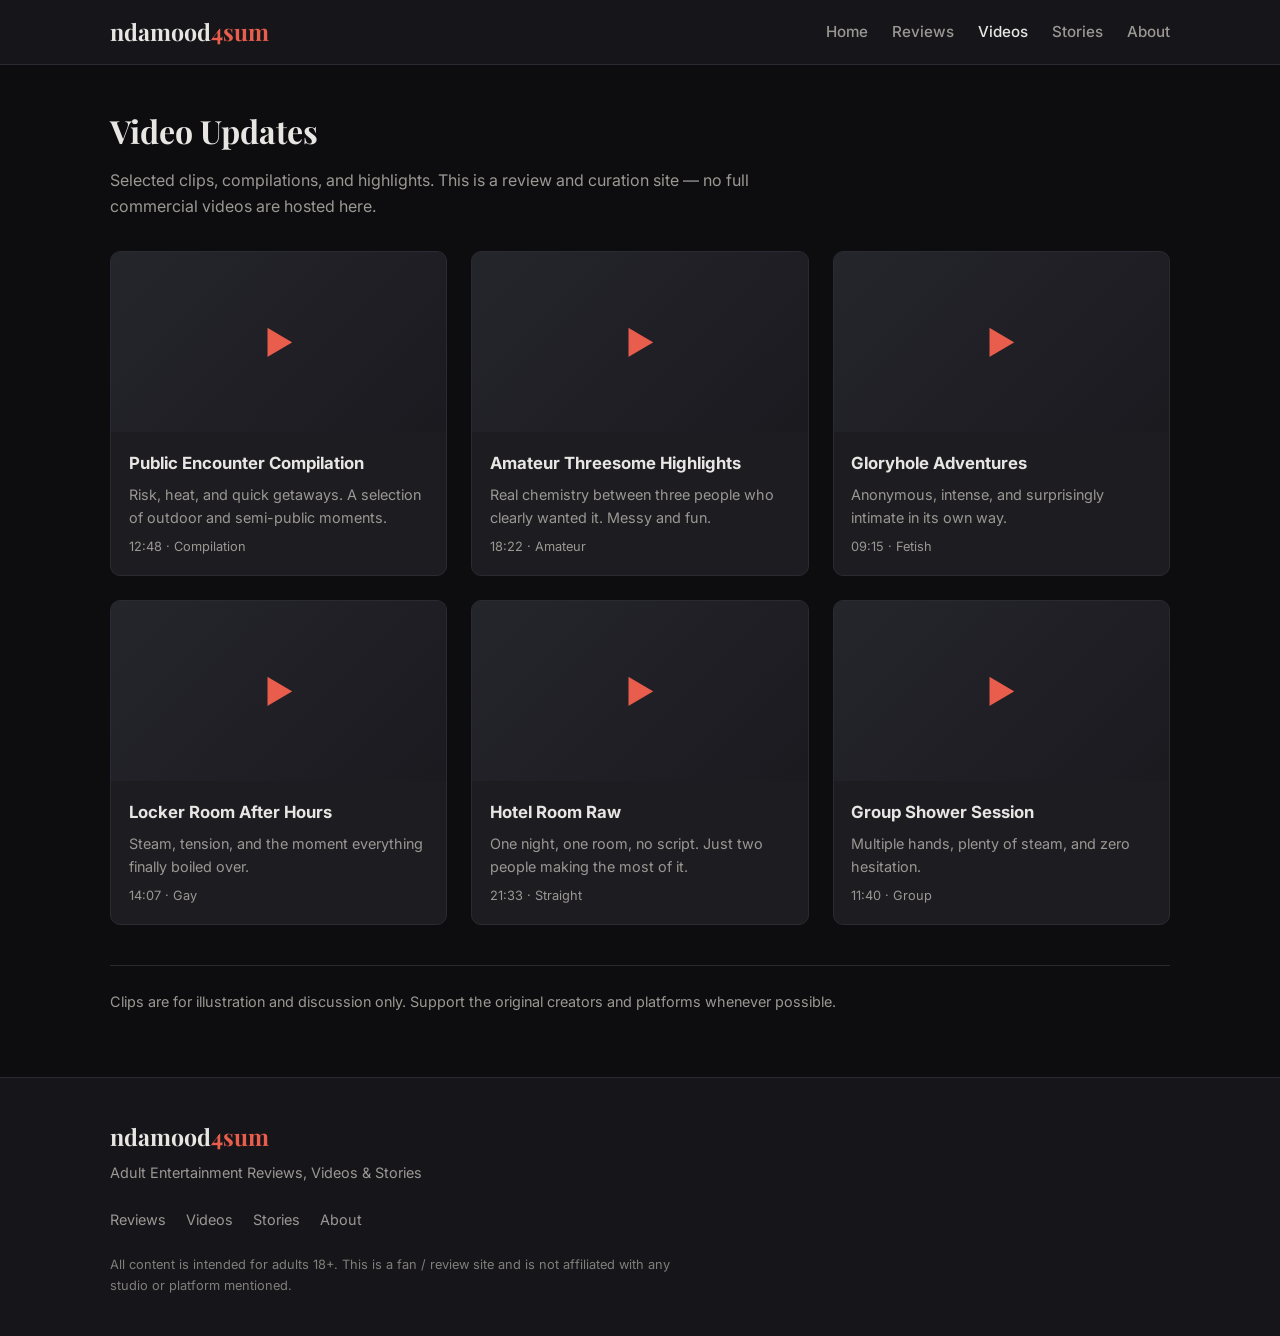
==== videos.html @ 8008abc5 "Add files via upload First upload of website" ====
<!DOCTYPE html>
<html lang="en">
<head>
  <meta charset="UTF-8">
  <meta name="viewport" content="width=device-width, initial-scale=1.0">
  <title>Videos | ndamood4sum</title>
  <meta name="description" content="Curated adult video updates and highlights from ndamood4sum.">
  <link rel="stylesheet" href="css/style.css">
  <link href="https://fonts.googleapis.com/css2?family=Inter:wght@400;500;600;700&family=Playfair+Display:wght@600;700&display=swap" rel="stylesheet">
</head>
<body>
  <header class="site-header">
    <div class="container header-inner">
      <a href="index.html" class="logo">ndamood<span>4sum</span></a>
      <nav class="main-nav" id="mainNav">
        <a href="index.html">Home</a>
        <a href="reviews.html">Reviews</a>
        <a href="videos.html" class="active">Videos</a>
        <a href="stories.html">Stories</a>
        <a href="about.html">About</a>
      </nav>
      <button class="menu-toggle" id="menuToggle" aria-label="Toggle menu">☰</button>
    </div>
  </header>

  <main class="page">
    <div class="container">
      <h1 class="page-title">Video Updates</h1>
      <p class="page-intro">Selected clips, compilations, and highlights. This is a review and curation site — no full commercial videos are hosted here.</p>

      <div class="video-grid">
        <article class="video-card">
          <div class="video-thumb placeholder-lg">▶</div>
          <div class="video-info">
            <h3>Public Encounter Compilation</h3>
            <p>Risk, heat, and quick getaways. A selection of outdoor and semi-public moments.</p>
            <div class="video-meta">12:48 · Compilation</div>
          </div>
        </article>

        <article class="video-card">
          <div class="video-thumb placeholder-lg">▶</div>
          <div class="video-info">
            <h3>Amateur Threesome Highlights</h3>
            <p>Real chemistry between three people who clearly wanted it. Messy and fun.</p>
            <div class="video-meta">18:22 · Amateur</div>
          </div>
        </article>

        <article class="video-card">
          <div class="video-thumb placeholder-lg">▶</div>
          <div class="video-info">
            <h3>Gloryhole Adventures</h3>
            <p>Anonymous, intense, and surprisingly intimate in its own way.</p>
            <div class="video-meta">09:15 · Fetish</div>
          </div>
        </article>

        <article class="video-card">
          <div class="video-thumb placeholder-lg">▶</div>
          <div class="video-info">
            <h3>Locker Room After Hours</h3>
            <p>Steam, tension, and the moment everything finally boiled over.</p>
            <div class="video-meta">14:07 · Gay</div>
          </div>
        </article>

        <article class="video-card">
          <div class="video-thumb placeholder-lg">▶</div>
          <div class="video-info">
            <h3>Hotel Room Raw</h3>
            <p>One night, one room, no script. Just two people making the most of it.</p>
            <div class="video-meta">21:33 · Straight</div>
          </div>
        </article>

        <article class="video-card">
          <div class="video-thumb placeholder-lg">▶</div>
          <div class="video-info">
            <h3>Group Shower Session</h3>
            <p>Multiple hands, plenty of steam, and zero hesitation.</p>
            <div class="video-meta">11:40 · Group</div>
          </div>
        </article>
      </div>

      <p class="note">Clips are for illustration and discussion only. Support the original creators and platforms whenever possible.</p>
    </div>
  </main>

  <footer class="site-footer">
    <div class="container footer-inner">
      <div>
        <a href="index.html" class="logo">ndamood<span>4sum</span></a>
        <p class="footer-tag">Adult Entertainment Reviews, Videos &amp; Stories</p>
      </div>
      <div class="footer-links">
        <a href="reviews.html">Reviews</a>
        <a href="videos.html">Videos</a>
        <a href="stories.html">Stories</a>
        <a href="about.html">About</a>
      </div>
      <p class="disclaimer">All content is intended for adults 18+. This is a fan / review site and is not affiliated with any studio or platform mentioned.</p>
    </div>
  </footer>

  <script src="js/main.js"></script>
</body>
</html>
---- css/style.css ----
/* ndamood4sum – Adult Entertainment Reviews, Videos & Stories */

:root {
  --bg: #0d0d0f;
  --bg-elevated: #16161a;
  --bg-card: #1c1c21;
  --border: #2a2a32;
  --text: #e8e6e3;
  --text-muted: #9b9893;
  --accent: #e85d4c;
  --accent-hover: #ff6b58;
  --score: #f0c14b;
  --pro: #4caf7a;
  --con: #e85d4c;
  --radius: 10px;
  --font: 'Inter', system-ui, sans-serif;
  --font-display: 'Playfair Display', Georgia, serif;
}

*, *::before, *::after { box-sizing: border-box; margin: 0; padding: 0; }

html { scroll-behavior: smooth; }

body {
  font-family: var(--font);
  background: var(--bg);
  color: var(--text);
  line-height: 1.6;
  min-height: 100vh;
  display: flex;
  flex-direction: column;
}

img { max-width: 100%; display: block; }
a { color: var(--accent); text-decoration: none; transition: color 0.2s; }
a:hover { color: var(--accent-hover); }

.container {
  width: 100%;
  max-width: 1100px;
  margin: 0 auto;
  padding: 0 1.25rem;
}

.narrow { max-width: 720px; }

/* Age gate */
.age-gate {
  position: fixed;
  inset: 0;
  background: rgba(0,0,0,0.92);
  z-index: 9999;
  display: flex;
  align-items: center;
  justify-content: center;
  padding: 1.5rem;
}

.age-gate.hidden { display: none; }

.age-gate-box {
  background: var(--bg-elevated);
  border: 1px solid var(--border);
  border-radius: var(--radius);
  padding: 2.5rem;
  max-width: 420px;
  text-align: center;
}

.age-gate-box h2 {
  font-family: var(--font-display);
  font-size: 1.75rem;
  margin-bottom: 0.75rem;
}

.age-gate-box p { color: var(--text-muted); margin-bottom: 1.75rem; }

.age-buttons {
  display: flex;
  flex-direction: column;
  gap: 0.75rem;
}

/* Buttons */
.btn-primary, .btn-outline, .btn-secondary {
  display: inline-block;
  padding: 0.7rem 1.4rem;
  border-radius: 6px;
  font-weight: 600;
  font-size: 0.95rem;
  cursor: pointer;
  border: none;
  transition: all 0.2s;
  text-align: center;
}

.btn-primary {
  background: var(--accent);
  color: #fff;
}
.btn-primary:hover { background: var(--accent-hover); color: #fff; }

.btn-outline {
  background: transparent;
  color: var(--text);
  border: 1px solid var(--border);
}
.btn-outline:hover {
  border-color: var(--accent);
  color: var(--accent);
}

.btn-secondary {
  background: transparent;
  color: var(--text-muted);
  border: 1px solid var(--border);
}
.btn-secondary:hover { color: var(--text); }

/* Header */
.site-header {
  background: var(--bg-elevated);
  border-bottom: 1px solid var(--border);
  position: sticky;
  top: 0;
  z-index: 100;
}

.header-inner {
  display: flex;
  align-items: center;
  justify-content: space-between;
  height: 64px;
}

.logo {
  font-family: var(--font-display);
  font-size: 1.45rem;
  font-weight: 700;
  color: var(--text);
}
.logo span { color: var(--accent); }
.logo:hover { color: var(--text); }

.main-nav {
  display: flex;
  gap: 1.5rem;
}

.main-nav a {
  color: var(--text-muted);
  font-weight: 500;
  font-size: 0.95rem;
}
.main-nav a:hover,
.main-nav a.active { color: var(--text); }

.menu-toggle {
  display: none;
  background: none;
  border: none;
  color: var(--text);
  font-size: 1.5rem;
  cursor: pointer;
}

/* Hero */
.hero {
  padding: 4.5rem 0 3.5rem;
  text-align: center;
  background: linear-gradient(180deg, var(--bg-elevated) 0%, var(--bg) 100%);
}

.hero h1 {
  font-family: var(--font-display);
  font-size: clamp(1.8rem, 4vw, 2.6rem);
  margin-bottom: 0.75rem;
  line-height: 1.25;
}

.hero-sub {
  color: var(--text-muted);
  font-size: 1.1rem;
  margin-bottom: 1.75rem;
}

.hero-cta {
  display: flex;
  gap: 1rem;
  justify-content: center;
  flex-wrap: wrap;
}

/* Sections */
.section-title {
  font-family: var(--font-display);
  font-size: 1.5rem;
  margin-bottom: 1.5rem;
}

.featured, .latest { padding: 3rem 0; }

.card-grid {
  display: grid;
  grid-template-columns: repeat(auto-fit, minmax(280px, 1fr));
  gap: 1.5rem;
}

.card {
  background: var(--bg-card);
  border: 1px solid var(--border);
  border-radius: var(--radius);
  overflow: hidden;
  position: relative;
  transition: border-color 0.2s;
}
.card:hover { border-color: #3a3a45; }

.card-badge {
  position: absolute;
  top: 12px;
  right: 12px;
  background: var(--score);
  color: #111;
  font-weight: 700;
  font-size: 0.9rem;
  padding: 0.25rem 0.55rem;
  border-radius: 4px;
  z-index: 1;
}

.card-img, .placeholder, .placeholder-lg, .thumb {
  background: linear-gradient(135deg, #25252c, #1a1a1f);
  display: flex;
  align-items: center;
  justify-content: center;
  color: var(--text-muted);
  font-size: 0.85rem;
}

.card-img { height: 160px; }
.placeholder-lg { height: 180px; font-size: 2rem; color: var(--accent); }
.thumb {
  width: 72px;
  height: 48px;
  border-radius: 4px;
  flex-shrink: 0;
  font-size: 1.1rem;
  color: var(--accent);
}

.card-body { padding: 1.15rem; }
.card-body h3 { font-size: 1.05rem; margin-bottom: 0.4rem; }
.card-body h3 a { color: var(--text); }
.card-body h3 a:hover { color: var(--accent); }
.card-body p { color: var(--text-muted); font-size: 0.9rem; margin-bottom: 0.75rem; }

.tag {
  display: inline-block;
  font-size: 0.75rem;
  color: var(--text-muted);
  border: 1px solid var(--border);
  padding: 0.15rem 0.5rem;
  border-radius: 3px;
}

/* Two column */
.two-col {
  display: grid;
  grid-template-columns: 1fr 1fr;
  gap: 3rem;
}

.video-item, .story-item {
  display: flex;
  gap: 1rem;
  padding: 0.9rem 0;
  border-bottom: 1px solid var(--border);
  color: inherit;
}
.video-item:hover h4, .story-item:hover h4 { color: var(--accent); }
.video-item h4, .story-item h4 {
  font-size: 0.95rem;
  color: var(--text);
  margin-bottom: 0.2rem;
}
.video-item span, .story-item p {
  font-size: 0.85rem;
  color: var(--text-muted);
}

.text-link {
  display: inline-block;
  margin-top: 1rem;
  font-weight: 500;
  font-size: 0.95rem;
}

/* CTA banner */
.cta-banner {
  background: var(--bg-elevated);
  border-top: 1px solid var(--border);
  border-bottom: 1px solid var(--border);
  padding: 3rem 0;
  text-align: center;
}
.cta-banner h2 {
  font-family: var(--font-display);
  margin-bottom: 0.5rem;
}
.cta-banner p { color: var(--text-muted); }

/* Page layout */
.page { padding: 2.5rem 0 4rem; flex: 1; }

.page-title {
  font-family: var(--font-display);
  font-size: 2rem;
  margin-bottom: 0.75rem;
}

.page-intro {
  color: var(--text-muted);
  margin-bottom: 2rem;
  max-width: 640px;
}

/* Filters */
.filter-bar {
  display: flex;
  flex-wrap: wrap;
  gap: 0.5rem;
  margin-bottom: 2rem;
}

.filter-btn {
  background: var(--bg-card);
  border: 1px solid var(--border);
  color: var(--text-muted);
  padding: 0.4rem 0.9rem;
  border-radius: 20px;
  font-size: 0.85rem;
  cursor: pointer;
  transition: all 0.2s;
}
.filter-btn:hover, .filter-btn.active {
  background: var(--accent);
  border-color: var(--accent);
  color: #fff;
}

/* Reviews */
.review-list { display: flex; flex-direction: column; gap: 1.5rem; }

.review-card {
  display: flex;
  gap: 1.5rem;
  background: var(--bg-card);
  border: 1px solid var(--border);
  border-radius: var(--radius);
  padding: 1.5rem;
}

.review-score {
  flex-shrink: 0;
  width: 56px;
  height: 56px;
  background: var(--score);
  color: #111;
  font-weight: 700;
  font-size: 1.25rem;
  display: flex;
  align-items: center;
  justify-content: center;
  border-radius: 8px;
}

.review-content h2 { font-size: 1.2rem; margin-bottom: 0.35rem; }
.review-meta {
  font-size: 0.85rem;
  color: var(--text-muted);
  margin-bottom: 0.75rem;
}
.review-content p { margin-bottom: 0.9rem; color: var(--text-muted); font-size: 0.95rem; }

.pros-cons {
  list-style: none;
  display: flex;
  flex-wrap: wrap;
  gap: 0.5rem 1.25rem;
  font-size: 0.85rem;
}
.pro::before { content: "+ "; color: var(--pro); font-weight: 700; }
.con::before { content: "– "; color: var(--con); font-weight: 700; }

/* Videos */
.video-grid {
  display: grid;
  grid-template-columns: repeat(auto-fill, minmax(300px, 1fr));
  gap: 1.5rem;
}

.video-card {
  background: var(--bg-card);
  border: 1px solid var(--border);
  border-radius: var(--radius);
  overflow: hidden;
}

.video-info { padding: 1.1rem; }
.video-info h3 { font-size: 1.05rem; margin-bottom: 0.4rem; }
.video-info p { color: var(--text-muted); font-size: 0.9rem; margin-bottom: 0.5rem; }
.video-meta { font-size: 0.8rem; color: var(--text-muted); }

.note {
  margin-top: 2.5rem;
  font-size: 0.9rem;
  color: var(--text-muted);
  border-top: 1px solid var(--border);
  padding-top: 1.5rem;
}

/* Stories */
.story-grid { display: flex; flex-direction: column; gap: 1.75rem; }

.story-card {
  background: var(--bg-card);
  border: 1px solid var(--border);
  border-radius: var(--radius);
  padding: 1.75rem;
}

.story-card h2 {
  font-family: var(--font-display);
  font-size: 1.35rem;
  margin-bottom: 0.4rem;
}

.story-meta {
  font-size: 0.85rem;
  color: var(--text-muted);
  margin-bottom: 0.9rem;
}

.story-excerpt {
  color: var(--text-muted);
  margin-bottom: 1.1rem;
  font-size: 0.95rem;
}

.story-full {
  margin-top: 1.25rem;
  padding-top: 1.25rem;
  border-top: 1px solid var(--border);
}

.story-full p { margin-bottom: 1rem; color: var(--text); }
.story-end {
  text-align: center;
  color: var(--text-muted);
  font-style: italic;
  margin-top: 1.5rem !important;
}

/* About */
.about-content h2 {
  font-family: var(--font-display);
  font-size: 1.25rem;
  margin: 2rem 0 0.75rem;
}

.about-content p { margin-bottom: 1rem; color: var(--text-muted); }
.about-content strong { color: var(--text); }

.about-content ul {
  margin: 0.75rem 0 1.25rem 1.25rem;
  color: var(--text-muted);
}
.about-content li { margin-bottom: 0.4rem; }

.closing { margin-top: 2rem; font-style: italic; }

/* Footer */
.site-footer {
  background: var(--bg-elevated);
  border-top: 1px solid var(--border);
  padding: 2.5rem 0;
  margin-top: auto;
}

.footer-inner {
  display: grid;
  gap: 1.5rem;
}

.footer-tag {
  color: var(--text-muted);
  font-size: 0.9rem;
  margin-top: 0.35rem;
}

.footer-links {
  display: flex;
  flex-wrap: wrap;
  gap: 1.25rem;
}
.footer-links a { color: var(--text-muted); font-size: 0.9rem; }
.footer-links a:hover { color: var(--text); }

.disclaimer {
  font-size: 0.8rem;
  color: var(--text-muted);
  opacity: 0.8;
  max-width: 560px;
}

/* Responsive */
@media (max-width: 768px) {
  .menu-toggle { display: block; }

  .main-nav {
    display: none;
    position: absolute;
    top: 64px;
    left: 0;
    right: 0;
    background: var(--bg-elevated);
    border-bottom: 1px solid var(--border);
    flex-direction: column;
    padding: 1rem 1.25rem;
    gap: 0.75rem;
  }

  .main-nav.open { display: flex; }

  .two-col { grid-template-columns: 1fr; gap: 2.5rem; }

  .review-card {
    flex-direction: column;
    gap: 1rem;
  }

  .hero { padding: 3rem 0 2.5rem; }
}

@media (max-width: 480px) {
  .hero-cta { flex-direction: column; }
  .hero-cta .btn-primary,
  .hero-cta .btn-outline { width: 100%; }
}
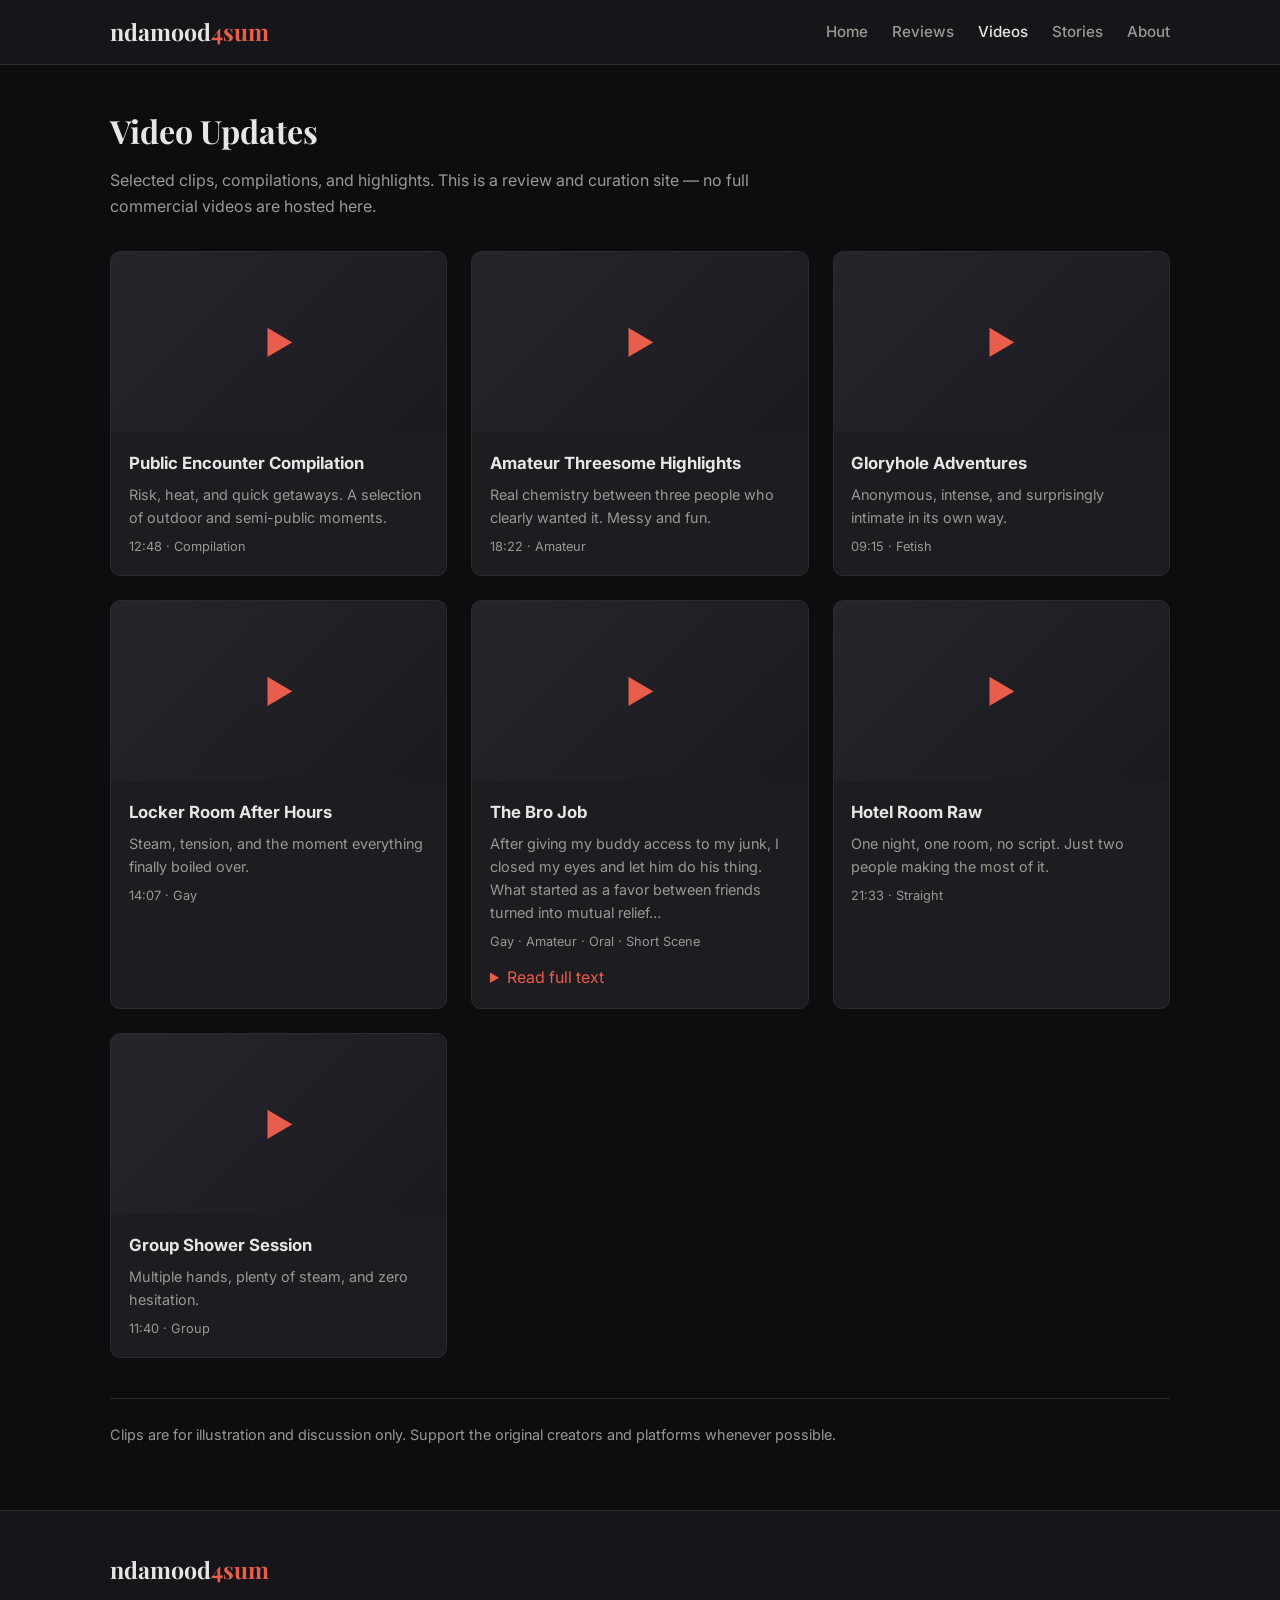
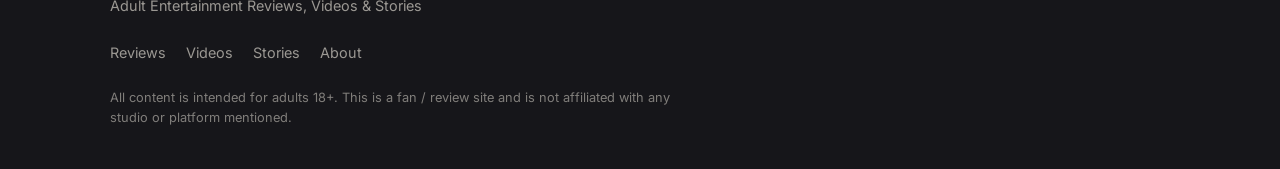
==== commit 32feed02: "Added Bro Job" ====
--- a/videos.html
+++ b/videos.html
@@ -66,6 +66,50 @@
         </article>
 
         <article class="video-card">
+  <div class="video-thumb placeholder-lg">▶</div>
+  <div class="video-info">
+    <h3>The Bro Job</h3>
+    <p>After giving my buddy access to my junk, I closed my eyes and let him do his thing. What started as a favor between friends turned into mutual relief…</p>
+    <div class="video-meta">Gay · Amateur · Oral · Short Scene</div>
+    <details style="margin-top: 0.75rem;">
+      <summary style="cursor: pointer; color: var(--accent);">Read full text</summary>
+      <div style="margin-top: 0.75rem; font-size: 0.9rem; color: var(--text-muted);">
+        <p>After giving my buddy access to my junk, I closed my eyes and let him do his thing. He wasn't experienced but I definitely wasn't going to complain either. When he suggested us sucking each other off, I initially dismissed his idea as absurd. However, as I considered its simplicity and my own pressing need, I eventually conceded.</p>
+        <p>"Dude, less teeth," I coached him as he drooled and slobbered all over my cock.</p>
+        <p>"It's a lot bigger than I thought it was going to be," he said, pulling off for a moment to talk.</p>
+        <p>"You're cool dude, it's feeling pretty good," I told him, not wanting him to stop.</p>
+        <p>He gripped the bottom of my dick in his hand and started jerking me off as his lips were doing a better job covering his teeth and he got used to the whole thing.</p>
+        <p>"Jesus, that's good, keep doing that," I told him.</p>
+        <p>He pulled off again to speak. "Tell me when you're going to nut, I don't want it in my mouth," he said.</p>
+        <p>"I'll think about it," I said, taking deep breaths and enjoying his mouth and hand.</p>
+        <p>I knew I would be returning the favor but at this point, I didn't care. I needed to get off by an actual person and not by myself. It had been way too long.</p>
+        <p>"Okay, I'm almost there," I told him.</p>
+        <p>"Tell me when you can't hold back," he replied and went wild on my dick.</p>
+        <p>"I'm gonna blow, get off!" I warned.</p>
+        <p>He sucked for a few more seconds. The first shot went in his mouth before he could pull off. The second across his face as he used his hand to keep stroking me.</p>
+        <p>"Damn," he said as he watched my cock spray. "Like a fucking fountain."</p>
+        <p>He wrapped his lips around me again for the last bit. After I softened he sat up, some cum running down his face.</p>
+        <p>"You good?" I asked.</p>
+        <p>"I'm good, you good?" he replied.</p>
+        <p>"Great, I needed that," I told him.</p>
+        <p>He undid his pants and pulled out his cock, already hard and leaking. I didn't hesitate. I opened my mouth and took him in.</p>
+        <p>"Fuck, man," he moaned.</p>
+        <p>I kept sucking, using my hand the same way he had done for me.</p>
+        <p>"I'm not going to last long," he said.</p>
+        <p>"Okay, get off!" he shouted just in time. My hand kept moving as I watched him unload.</p>
+        <p>"Jesus!" he yelled.</p>
+        <p>When it was over he handed me a shirt. "Thanks, that was great. I wish more guys would understand how friends can help each other."</p>
+        <p>"Yeah," I replied.</p>
+        <p>"We're good, right?" he asked.</p>
+        <p>"Yeah, we're good."</p>
+        <p>"I'll do that anytime you get too backed up," he said. "I'd like that, I'll do it for you too," I replied.</p>
+        <p>"Perfect."</p>
+      </div>
+    </details>
+  </div>
+</article>
+
+        <article class="video-card">
           <div class="video-thumb placeholder-lg">▶</div>
           <div class="video-info">
             <h3>Hotel Room Raw</h3>
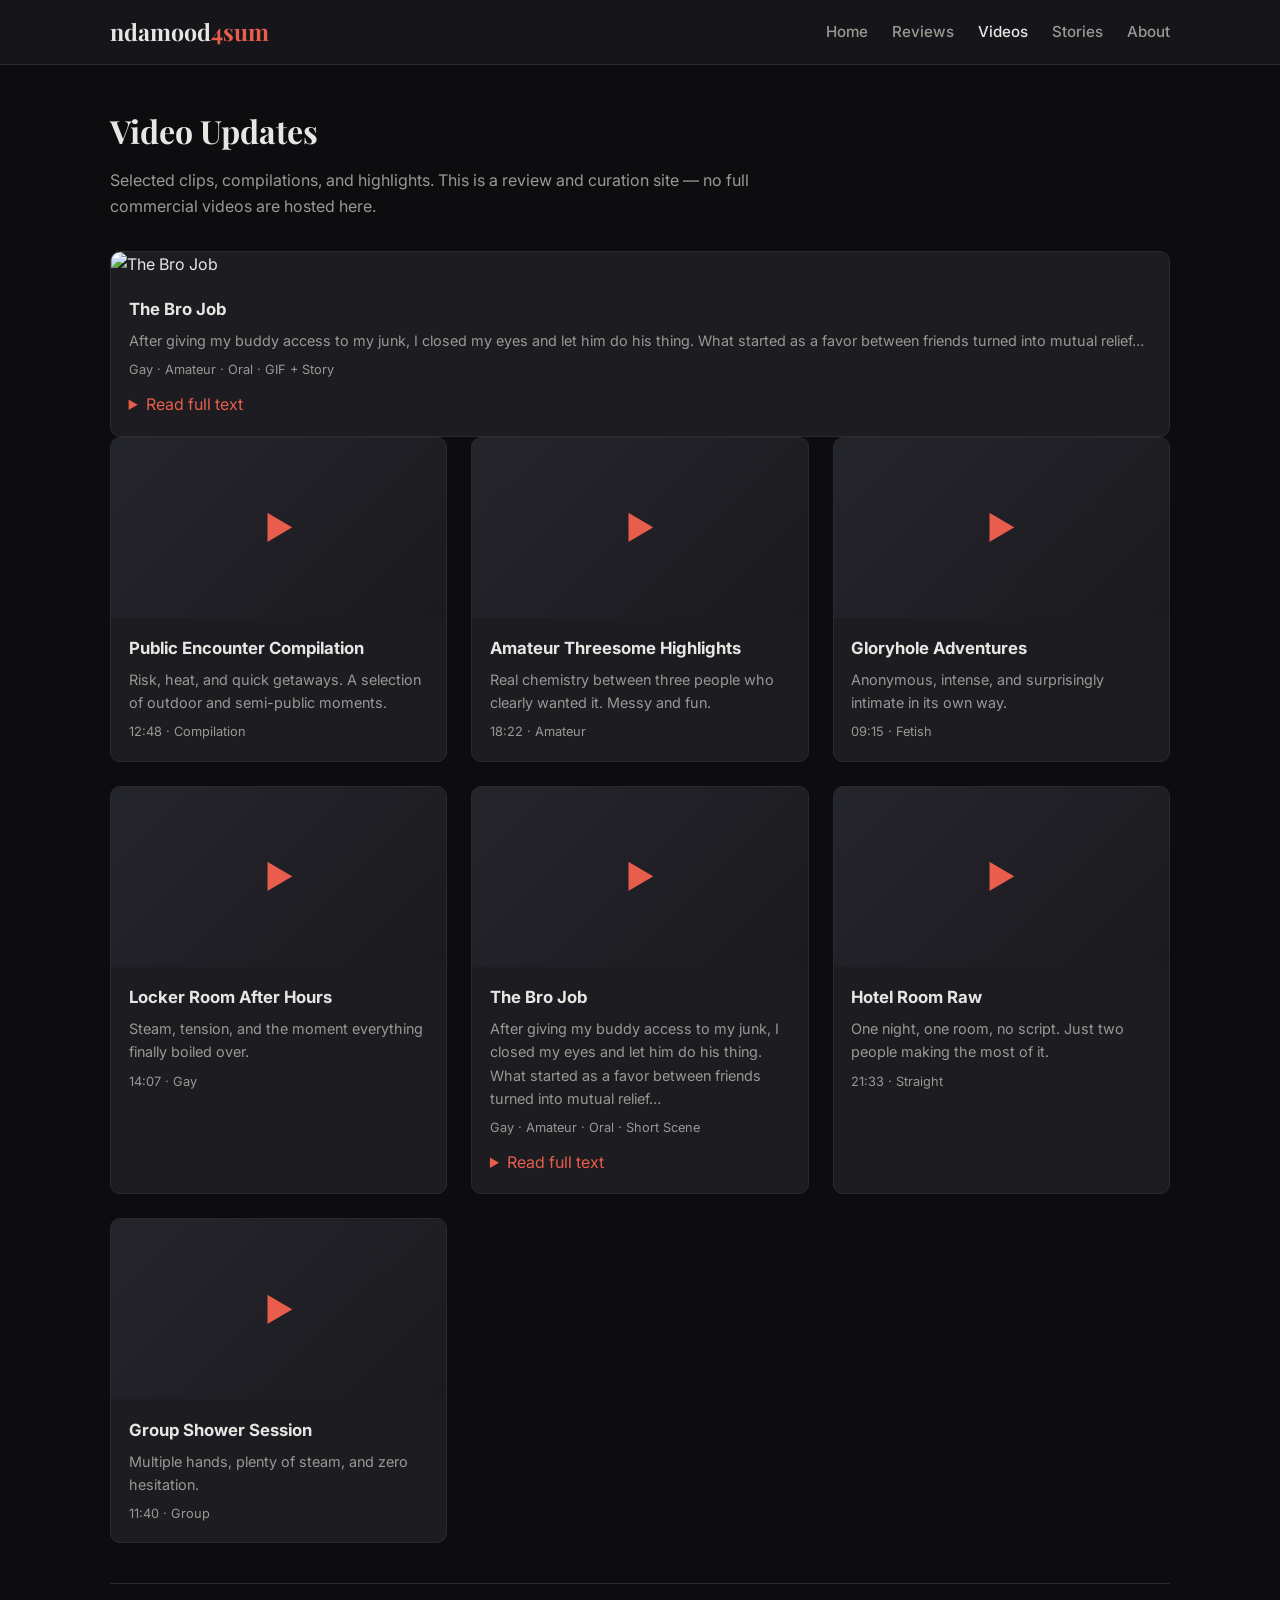
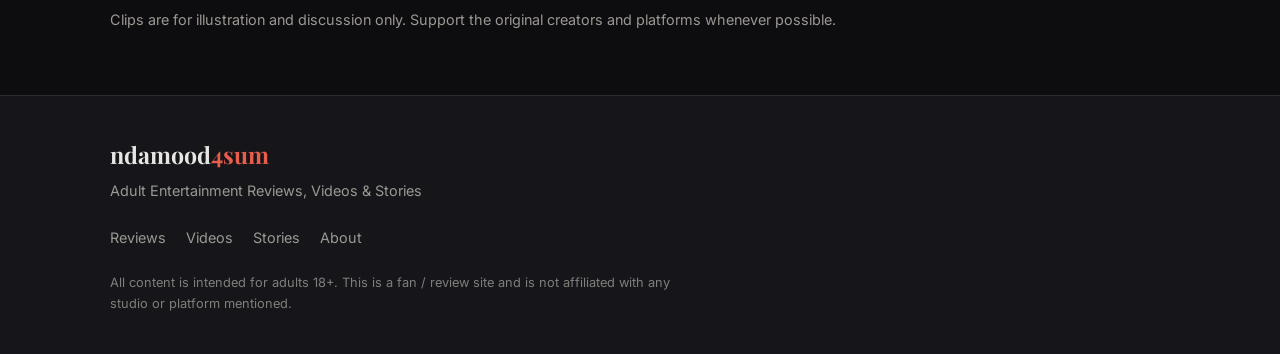
==== commit 08e52a86: "Update videos.html" ====
--- a/videos.html
+++ b/videos.html
@@ -28,6 +28,50 @@
       <h1 class="page-title">Video Updates</h1>
       <p class="page-intro">Selected clips, compilations, and highlights. This is a review and curation site — no full commercial videos are hosted here.</p>
 
+     <article class="video-card">
+  <img src="https://blogger.googleusercontent.com/img/b/R29vZ2xl/AVvXsEiQoJw0Ti1QvWorV5HUePr6NcUURmdeKL7CgSSlFCTIFS0ITlyHkQTN42uqTSA6gEQUWo1p1JTUCyBbs6riqn_hs2EyDSN9DlpRN5VnvnnKgwLS8GSWAFUBQ_-RqpCKqUD-1uJz8IMkQFrWvjE-x0-HtVOmk47qFc2TkaOU_O3G5m5aYPxRSLX1k1GNFfU/w504-h373/Buddy%20BJ%20-%20Tumblr.webp" alt="The Bro Job" class="video-thumb" style="width:100%; height:auto; object-fit:cover;">
+  <div class="video-info">
+    <h3>The Bro Job</h3>
+    <p>After giving my buddy access to my junk, I closed my eyes and let him do his thing. What started as a favor between friends turned into mutual relief…</p>
+    <div class="video-meta">Gay · Amateur · Oral · GIF + Story</div>
+    <details style="margin-top: 0.75rem;">
+      <summary style="cursor: pointer; color: var(--accent);">Read full text</summary>
+      <div style="margin-top: 0.75rem; font-size: 0.9rem; color: var(--text-muted);">
+        <p>After giving my buddy access to my junk, I closed my eyes and let him do his thing. He wasn't experienced but I definitely wasn't going to complain either. When he suggested us sucking each other off, I initially dismissed his idea as absurd. However, as I considered its simplicity and my own pressing need, I eventually conceded.</p>
+        <p>"Dude, less teeth," I coached him as he drooled and slobbered all over my cock.</p>
+        <p>"It's a lot bigger than I thought it was going to be," he said, pulling off for a moment to talk.</p>
+        <p>"You're cool dude, it's feeling pretty good," I told him, not wanting him to stop.</p>
+        <p>He gripped the bottom of my dick in his hand and started jerking me off as his lips were doing a better job covering his teeth and he got used to the whole thing.</p>
+        <p>"Jesus, that's good, keep doing that," I told him.</p>
+        <p>He pulled off again to speak. "Tell me when you're going to nut, I don't want it in my mouth," he said.</p>
+        <p>"I'll think about it," I said, taking deep breaths and enjoying his mouth and hand.</p>
+        <p>I knew I would be returning the favor but at this point, I didn't care. I needed to get off by an actual person and not by myself.</p>
+        <p>"Okay, I'm almost there," I told him.</p>
+        <p>"Tell me when you can't hold back," he replied and went wild on my dick.</p>
+        <p>"I'm gonna blow, get off!" I warned.</p>
+        <p>He sucked for a few more seconds. The first shot went in his mouth before he could pull off. The second across his face as he used his hand to keep stroking me.</p>
+        <p>"Damn," he said. "Like a fucking fountain."</p>
+        <p>He wrapped his lips around me again for the last bit. After I softened he sat up, some cum running down his face.</p>
+        <p>"You good?" I asked.</p>
+        <p>"I'm good, you good?" he replied.</p>
+        <p>"Great, I needed that," I told him.</p>
+        <p>He undid his pants and pulled out his cock, already hard and leaking. I didn't hesitate. I opened my mouth and took him in.</p>
+        <p>"Fuck, man," he moaned.</p>
+        <p>I kept sucking, using my hand the same way he had done for me.</p>
+        <p>"I'm not going to last long," he said.</p>
+        <p>"Okay, get off!" he shouted just in time. My hand kept moving as I watched him unload.</p>
+        <p>"Jesus!" he yelled.</p>
+        <p>When it was over he handed me a shirt. "Thanks, that was great. I wish more guys would understand how friends can help each other."</p>
+        <p>"Yeah," I replied.</p>
+        <p>"We're good, right?" he asked.</p>
+        <p>"Yeah, we're good."</p>
+        <p>"I'll do that anytime you get too backed up," he said. "I'd like that, I'll do it for you too," I replied.</p>
+        <p>"Perfect."</p>
+      </div>
+    </details>
+  </div>
+</article>
+      
       <div class="video-grid">
         <article class="video-card">
           <div class="video-thumb placeholder-lg">▶</div>
